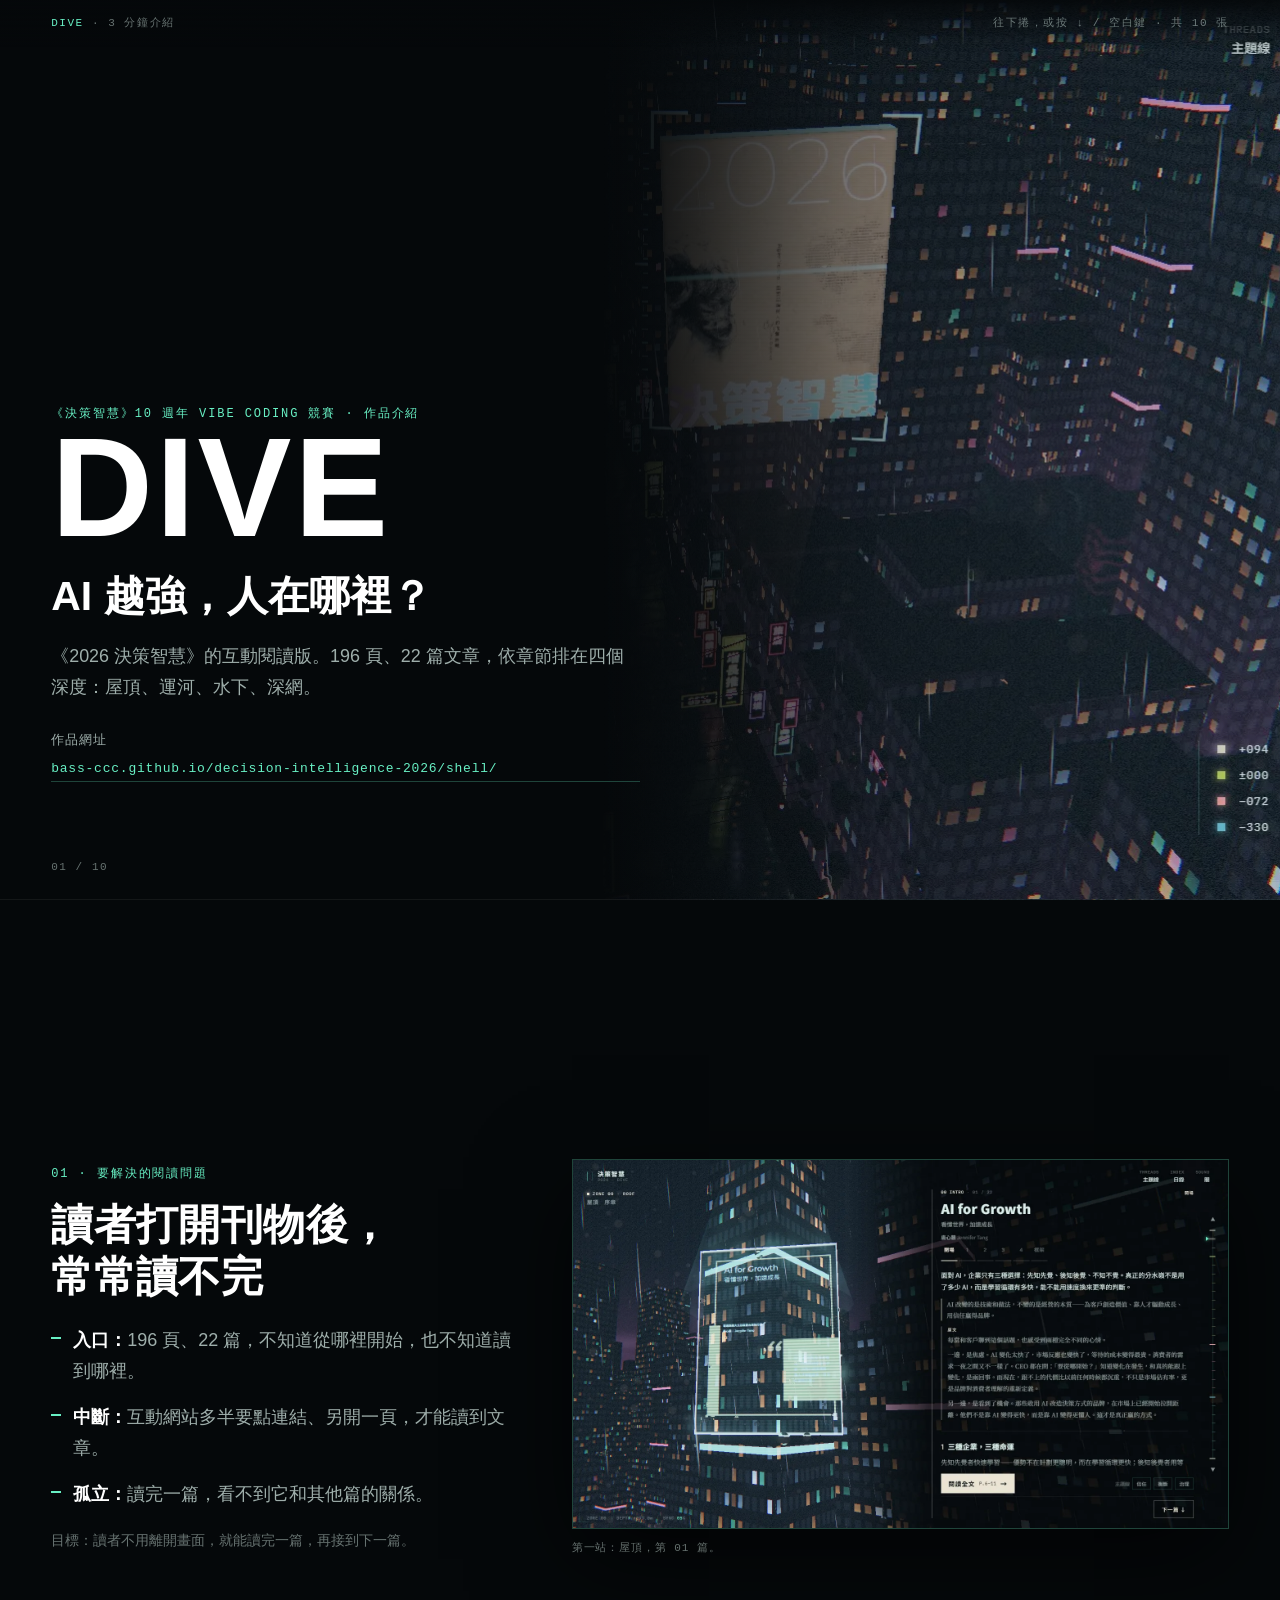
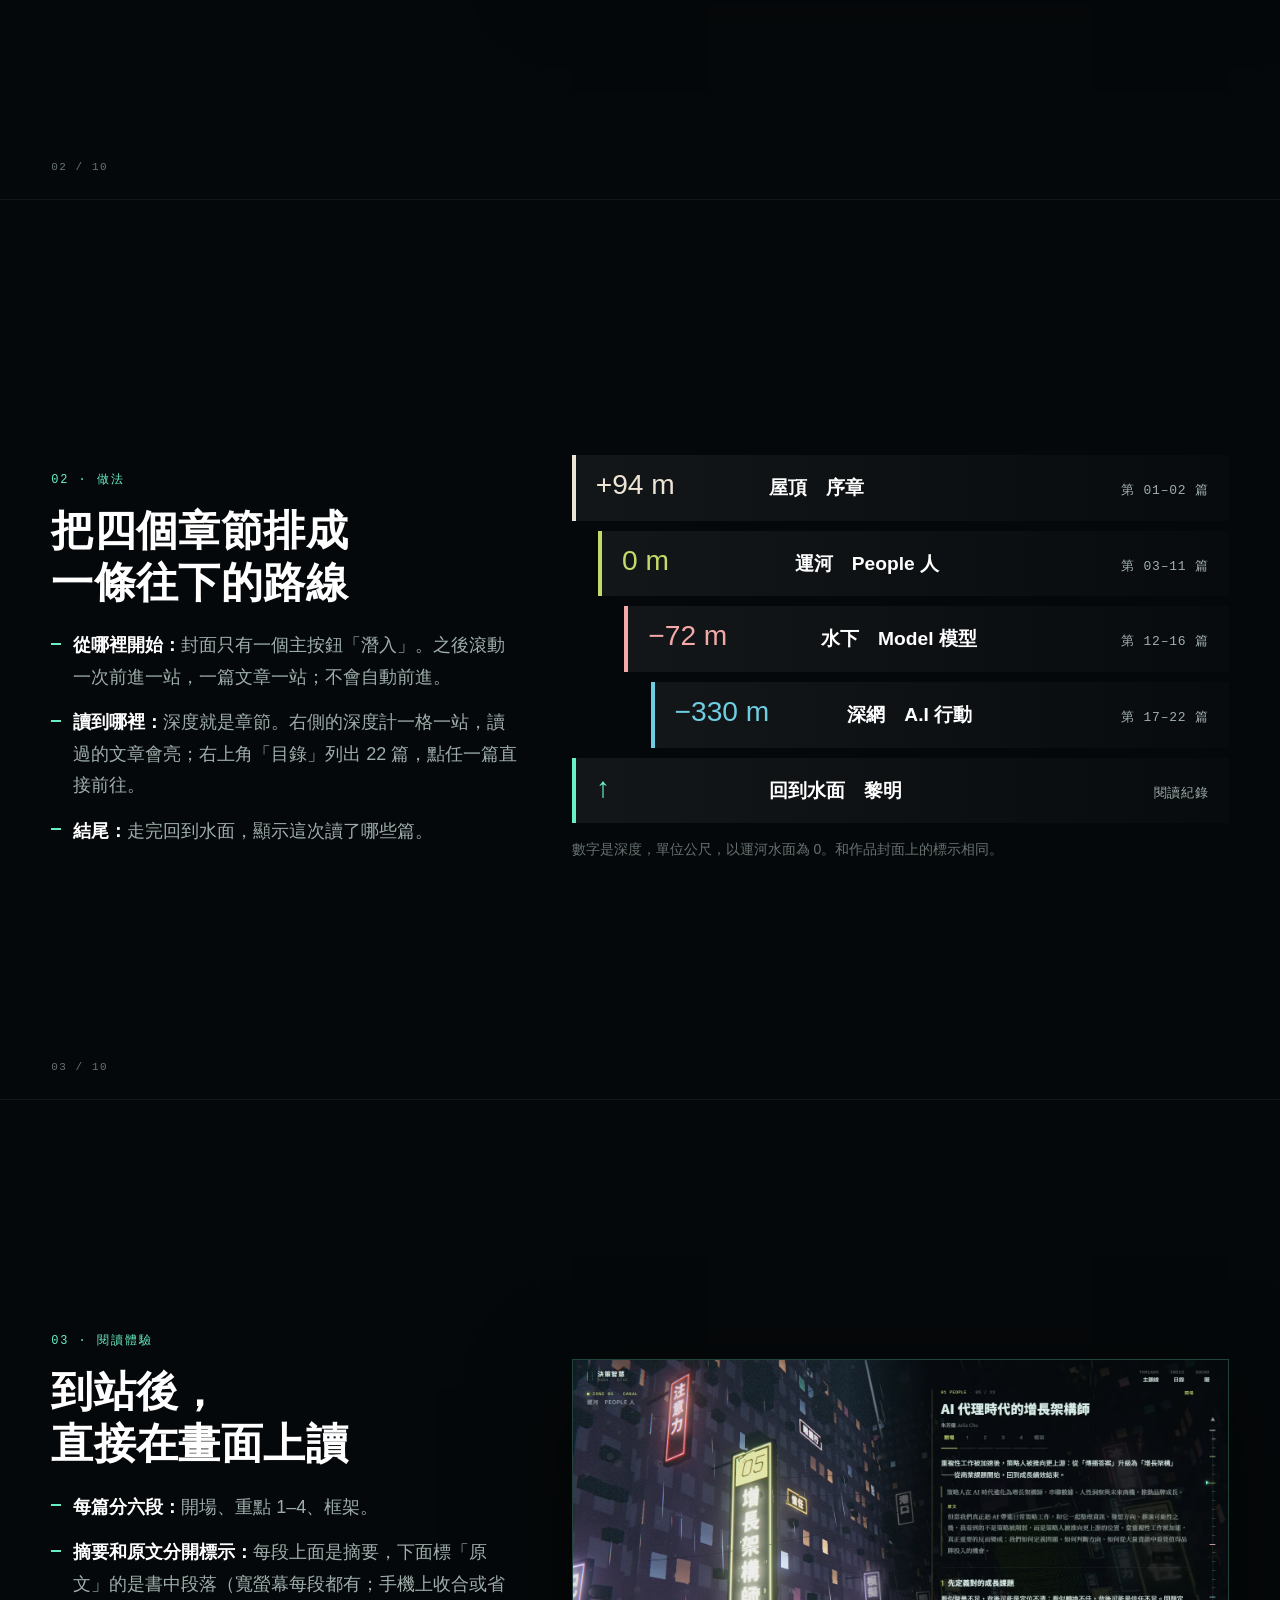
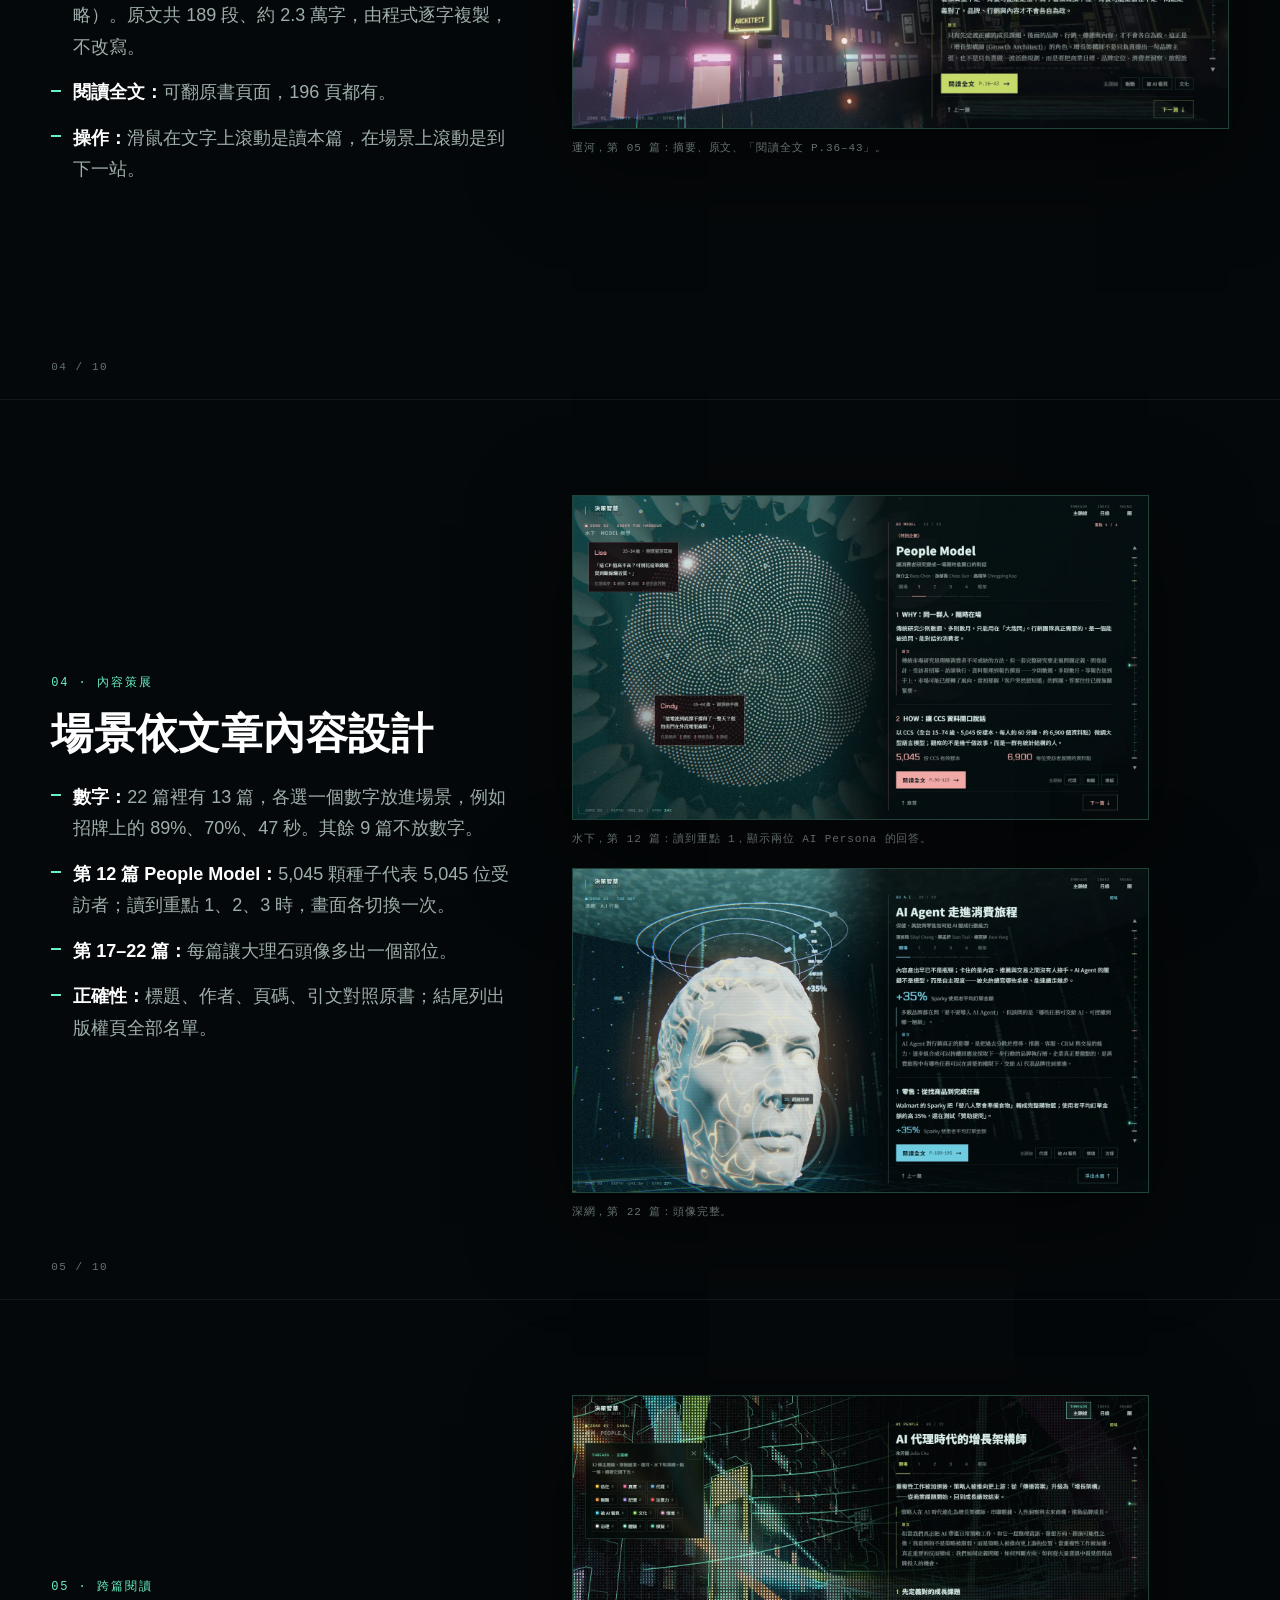
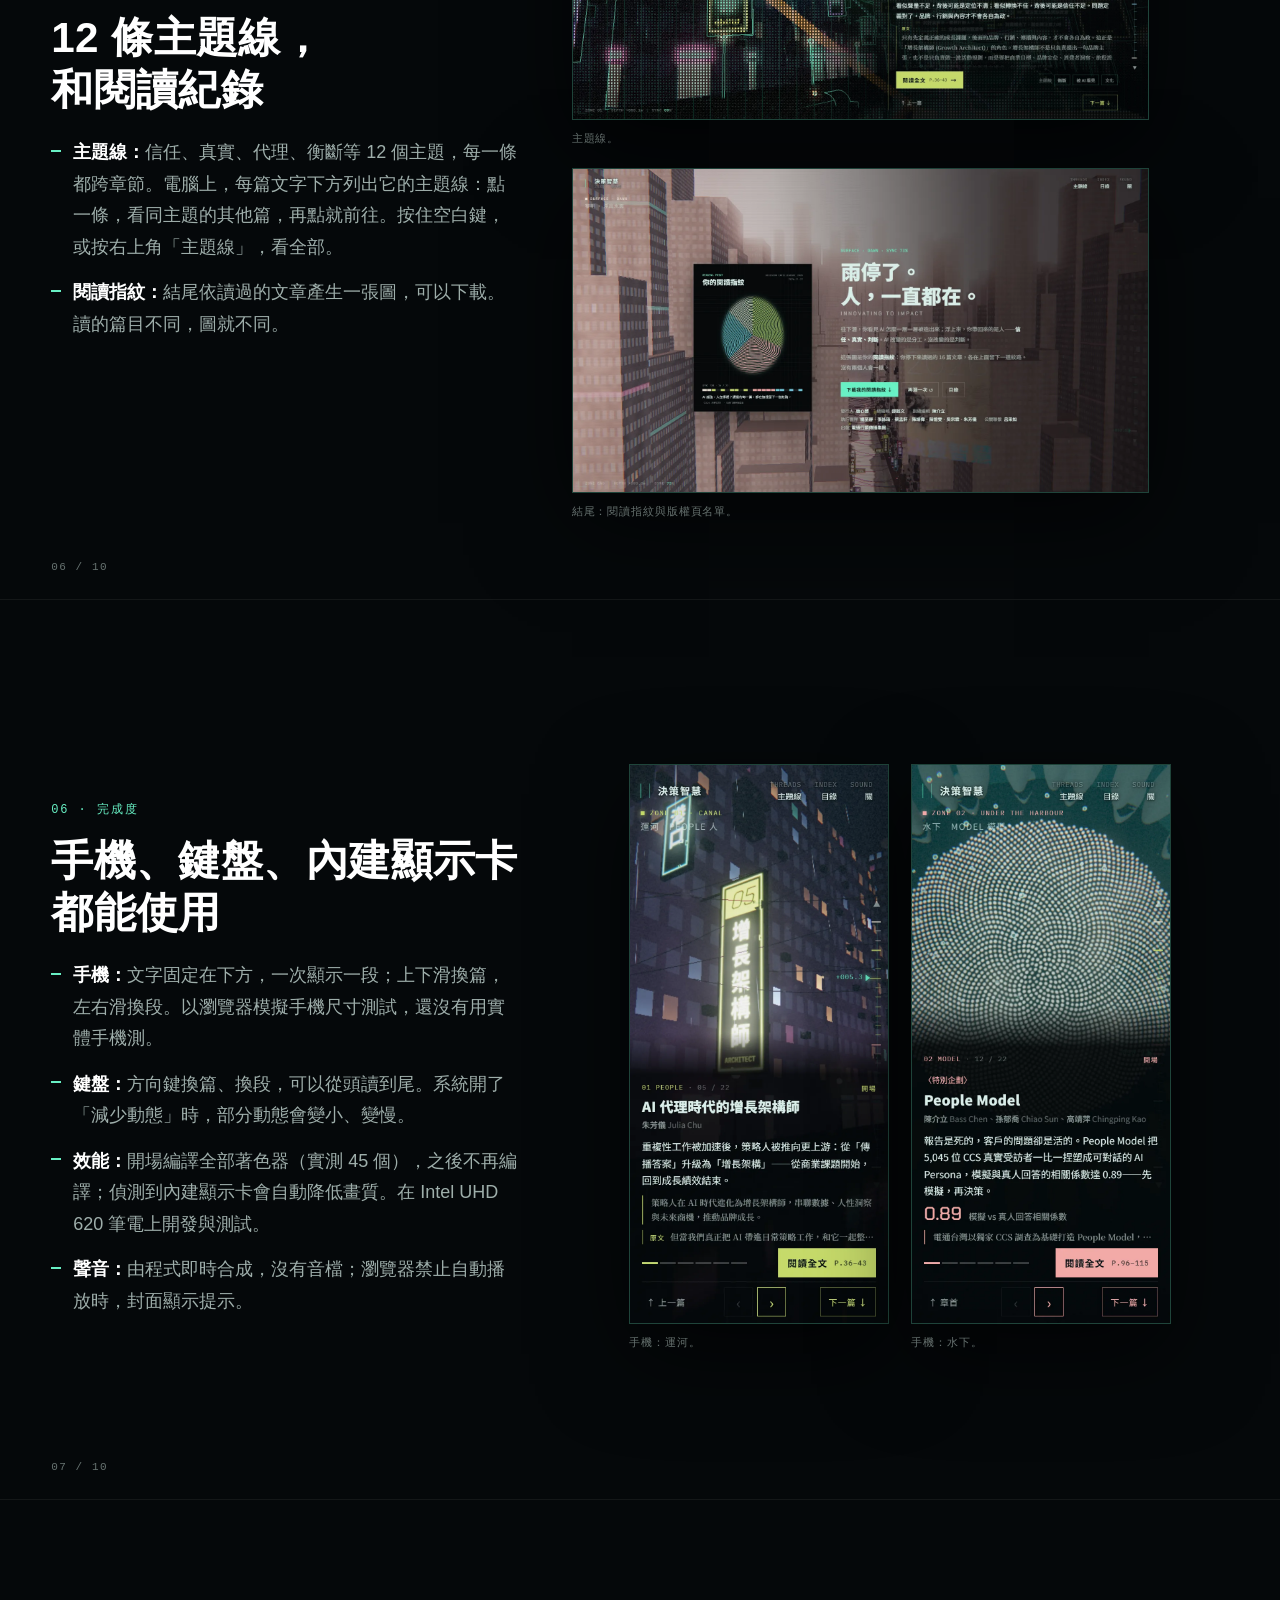
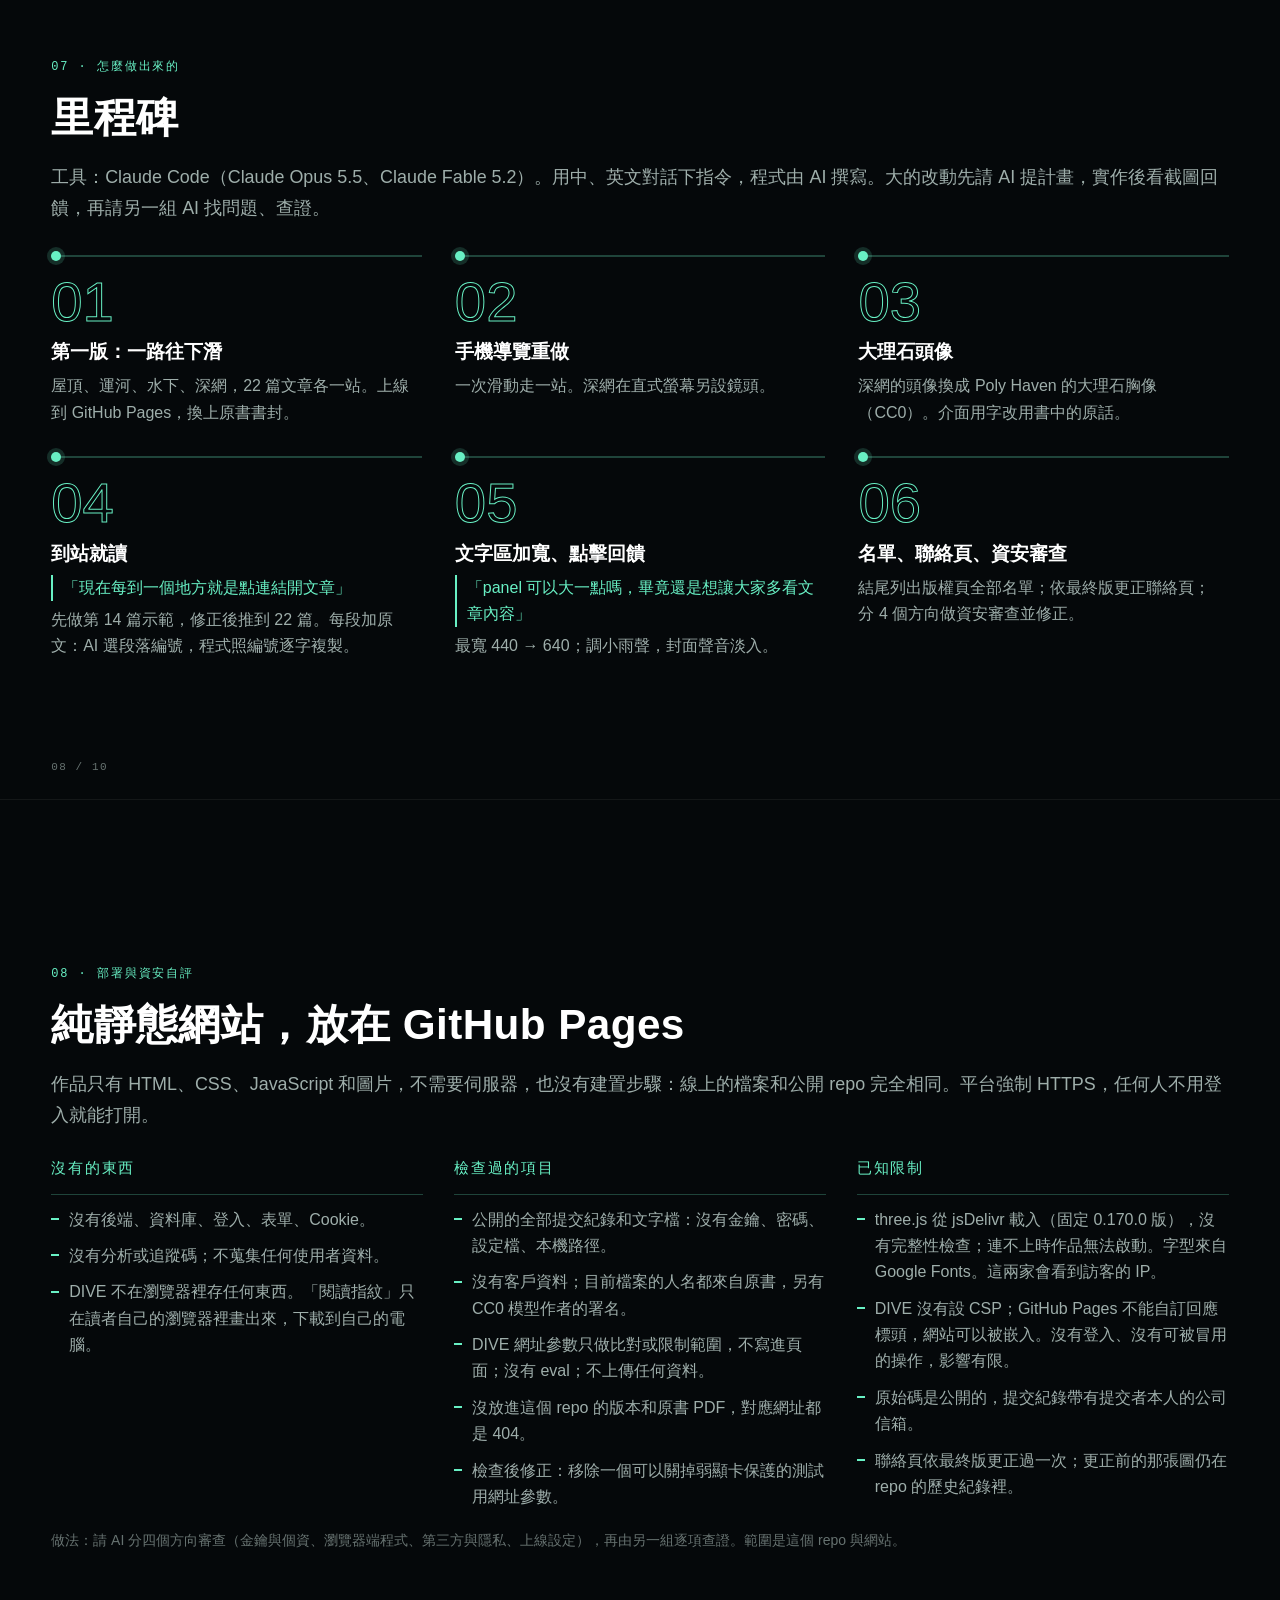
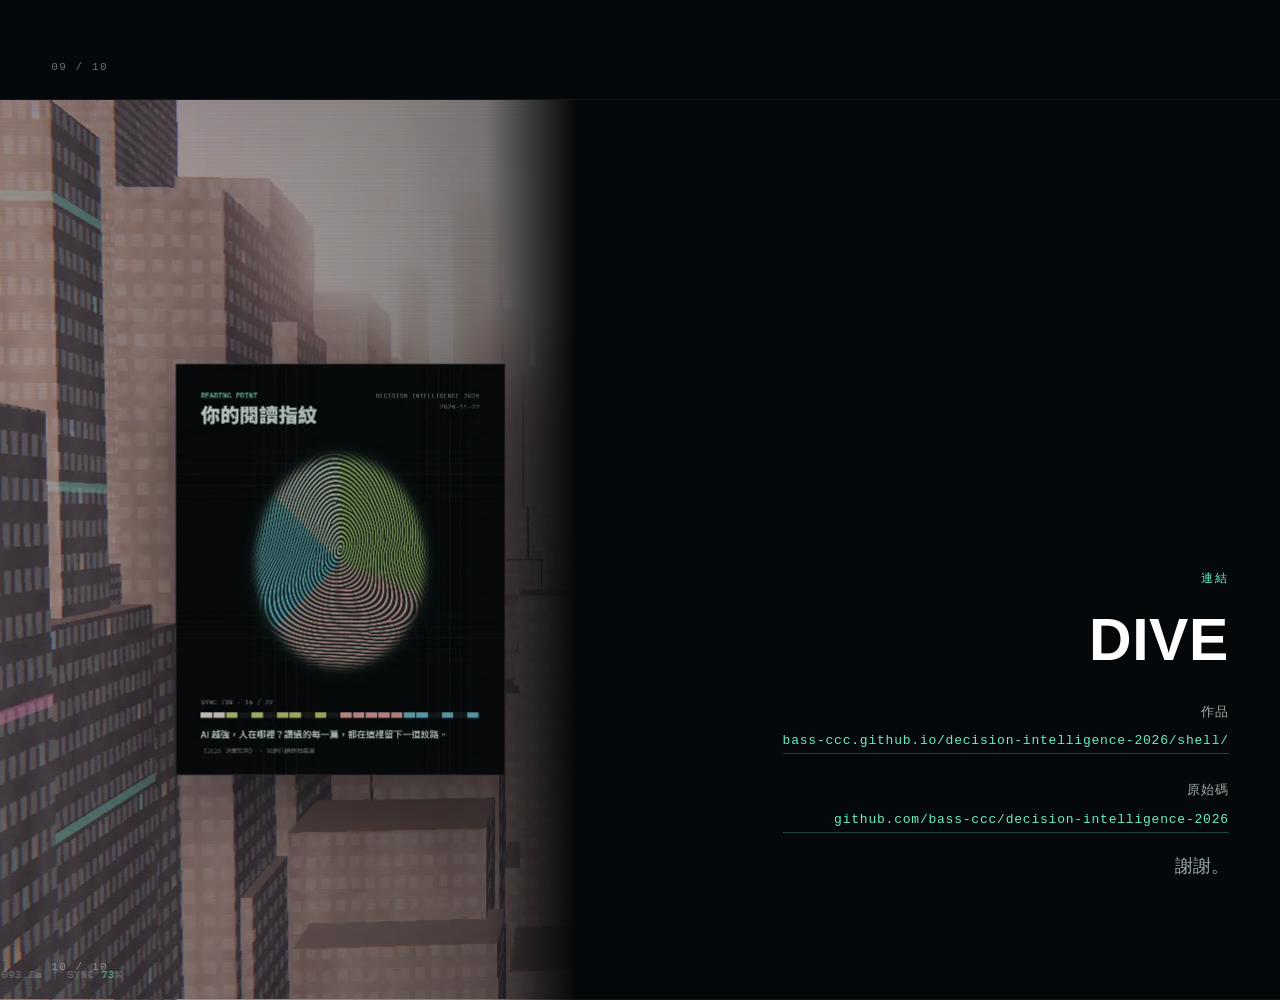
==== dive-intro/index.html @ b7b8b9ac "DIVE: a 3-minute introduction; the ?fixed link parameter is gone - dive-intro/: the introduction of " ====
<!doctype html>
<html lang="zh-Hant">
<head>
  <meta charset="utf-8" />
  <meta name="viewport" content="width=device-width, initial-scale=1, viewport-fit=cover" />
  <!-- a static deck: no scripts at all; styles, fonts and pictures only from this site and Google Fonts -->
  <meta http-equiv="Content-Security-Policy" content="default-src 'none'; style-src 'self' https://fonts.googleapis.com; font-src https://fonts.gstatic.com; img-src 'self' data:; base-uri 'none'; form-action 'none'" />
  <meta name="referrer" content="strict-origin-when-cross-origin" />
  <meta name="robots" content="noindex" />
  <title>DIVE · 3 分鐘介紹｜《2026 決策智慧》</title>
  <meta name="description" content="DIVE：《2026 決策智慧》的互動閱讀版。作品介紹，約 3 分鐘。" />
  <meta name="theme-color" content="#05080a" />
  <link rel="icon" href="data:image/svg+xml,%3Csvg xmlns='http://www.w3.org/2000/svg' viewBox='0 0 32 32'%3E%3Crect width='32' height='32' fill='%2305080a'/%3E%3Cpath d='M16 5v22' stroke='%2368f0c4' stroke-width='2'/%3E%3Cpath d='M9 9h14M11 15h10M13 21h6' stroke='%2368f0c4' stroke-width='1.4' opacity='.7'/%3E%3C/svg%3E" />
  <link rel="preconnect" href="https://fonts.googleapis.com" />
  <link rel="preconnect" href="https://fonts.gstatic.com" crossorigin />
  <link rel="stylesheet" href="https://fonts.googleapis.com/css2?family=Chakra+Petch:wght@400;500;600&amp;family=IBM+Plex+Mono:wght@400;500&amp;family=Noto+Sans+TC:wght@400;500;700;900&amp;display=swap" />
  <link rel="stylesheet" href="intro.css" />
</head>
<body>
  <div class="bar" aria-hidden="true"><span><b>DIVE</b> · 3 分鐘介紹</span><span>往下捲，或按 ↓ / 空白鍵 · 共 10 張</span></div>

  <main>
    <!-- 1 -->
    <section class="slide cover" aria-label="封面">
      <div class="in">
        <span class="kick">《決策智慧》10 週年 VIBE CODING 競賽 · 作品介紹</span>
        <h1>DIVE</h1>
        <p class="q">AI 越強，人在哪裡？</p>
        <p class="lead">《2026 決策智慧》的互動閱讀版。196 頁、22 篇文章，依章節排在四個深度：屋頂、運河、水下、深網。</p>
        <p class="meta"><span>作品網址</span><a href="../shell/">bass-ccc.github.io/decision-intelligence-2026/shell/</a></p>
      </div>
      <span class="no">01 / 10</span>
    </section>

    <!-- 2 -->
    <section class="slide" aria-labelledby="s2">
      <div>
        <span class="kick">01 · 要解決的閱讀問題</span>
        <h2 id="s2">讀者打開刊物後，<br />常常讀不完</h2>
        <ul class="pts">
          <li><b>入口：</b>196 頁、22 篇，不知道從哪裡開始，也不知道讀到哪裡。</li>
          <li><b>中斷：</b>互動網站多半要點連結、另開一頁，才能讀到文章。</li>
          <li><b>孤立：</b>讀完一篇，看不到它和其他篇的關係。</li>
        </ul>
        <p class="note">目標：讀者不用離開畫面，就能讀完一篇，再接到下一篇。</p>
      </div>
      <figure>
        <img src="img/02-roof-01.webp" width="1600" height="900" alt="DIVE 第一站：屋頂，右邊是第 01 篇的文字，左邊是這一篇的書頁" />
        <figcaption>第一站：屋頂，第 01 篇。</figcaption>
      </figure>
      <span class="no">02 / 10</span>
    </section>

    <!-- 3 -->
    <section class="slide" aria-labelledby="s3">
      <div>
        <span class="kick">02 · 做法</span>
        <h2 id="s3">把四個章節排成<br />一條往下的路線</h2>
        <ul class="pts">
          <li><b>從哪裡開始：</b>封面只有一個主按鈕「潛入」。之後滾動一次前進一站，一篇文章一站；不會自動前進。</li>
          <li><b>讀到哪裡：</b>深度就是章節。右側的深度計一格一站，讀過的文章會亮；右上角「目錄」列出 22 篇，點任一篇直接前往。</li>
          <li><b>結尾：</b>走完回到水面，顯示這次讀了哪些篇。</li>
        </ul>
      </div>
      <div>
        <ol class="depths" aria-label="四個深度">
          <li class="d1"><b>+94 m</b><span>屋頂　序章</span><em>第 01–02 篇</em></li>
          <li class="d2"><b>0 m</b><span>運河　People 人</span><em>第 03–11 篇</em></li>
          <li class="d3"><b>−72 m</b><span>水下　Model 模型</span><em>第 12–16 篇</em></li>
          <li class="d4"><b>−330 m</b><span>深網　A.I 行動</span><em>第 17–22 篇</em></li>
          <li class="d5"><b>↑</b><span>回到水面　黎明</span><em>閱讀紀錄</em></li>
        </ol>
        <p class="cap">數字是深度，單位公尺，以運河水面為 0。和作品封面上的標示相同。</p>
      </div>
      <span class="no">03 / 10</span>
    </section>

    <!-- 4 -->
    <section class="slide" aria-labelledby="s4">
      <div>
        <span class="kick">03 · 閱讀體驗</span>
        <h2 id="s4">到站後，<br />直接在畫面上讀</h2>
        <ul class="pts">
          <li><b>每篇分六段：</b>開場、重點 1–4、框架。</li>
          <li><b>摘要和原文分開標示：</b>每段上面是摘要，下面標「原文」的是書中段落（寬螢幕每段都有；手機上收合或省略）。原文共 189 段、約 2.3 萬字，由程式逐字複製，不改寫。</li>
          <li><b>閱讀全文：</b>可翻原書頁面，196 頁都有。</li>
          <li><b>操作：</b>滑鼠在文字上滾動是讀本篇，在場景上滾動是到下一站。</li>
        </ul>
      </div>
      <figure>
        <img src="img/03-canal-05.webp" width="1600" height="900" alt="運河站：左邊是第 05 篇的招牌，右邊是摘要、原文段落和閱讀全文按鈕" />
        <figcaption>運河，第 05 篇：摘要、原文、「閱讀全文 P.36–43」。</figcaption>
      </figure>
      <span class="no">04 / 10</span>
    </section>

    <!-- 5 -->
    <section class="slide" aria-labelledby="s5">
      <div>
        <span class="kick">04 · 內容策展</span>
        <h2 id="s5">場景依文章內容設計</h2>
        <ul class="pts">
          <li><b>數字：</b>22 篇裡有 13 篇，各選一個數字放進場景，例如招牌上的 89%、70%、47 秒。其餘 9 篇不放數字。</li>
          <li><b>第 12 篇 People Model：</b>5,045 顆種子代表 5,045 位受訪者；讀到重點 1、2、3 時，畫面各切換一次。</li>
          <li><b>第 17–22 篇：</b>每篇讓大理石頭像多出一個部位。</li>
          <li><b>正確性：</b>標題、作者、頁碼、引文對照原書；結尾列出版權頁全部名單。</li>
        </ul>
      </div>
      <div class="pair">
        <figure>
          <img src="img/06-sea-12-persona.webp" width="1600" height="900" alt="水下：第 12 篇 People Model，由種子組成的向日葵，和兩位 AI Persona（Lisa、Cindy）的對話框" />
          <figcaption>水下，第 12 篇：讀到重點 1，顯示兩位 AI Persona 的回答。</figcaption>
        </figure>
        <figure>
          <img src="img/10-net-22.webp" width="1600" height="900" alt="深網：大理石頭像，頭頂有四圈鎖，右邊是第 22 篇的文字" />
          <figcaption>深網，第 22 篇：頭像完整。</figcaption>
        </figure>
      </div>
      <span class="no">05 / 10</span>
    </section>

    <!-- 6 -->
    <section class="slide" aria-labelledby="s6">
      <div>
        <span class="kick">05 · 跨篇閱讀</span>
        <h2 id="s6">12 條主題線，<br />和閱讀紀錄</h2>
        <ul class="pts">
          <li><b>主題線：</b>信任、真實、代理、衡斷等 12 個主題，每一條都跨章節。電腦上，每篇文字下方列出它的主題線：點一條，看同主題的其他篇，再點就前往。按住空白鍵，或按右上角「主題線」，看全部。</li>
          <li><b>閱讀指紋：</b>結尾依讀過的文章產生一張圖，可以下載。讀的篇目不同，圖就不同。</li>
        </ul>
      </div>
      <div class="pair">
        <figure>
          <img src="img/05-threads.webp" width="1600" height="900" alt="主題線畫面：左邊列出 12 個主題" />
          <figcaption>主題線。</figcaption>
        </figure>
        <figure>
          <img src="img/11-finale.webp" width="1600" height="900" alt="結尾：左邊是閱讀指紋，右邊是結語和版權頁名單" />
          <figcaption>結尾：閱讀指紋與版權頁名單。</figcaption>
        </figure>
      </div>
      <span class="no">06 / 10</span>
    </section>

    <!-- 7 -->
    <section class="slide" aria-labelledby="s7">
      <div>
        <span class="kick">06 · 完成度</span>
        <h2 id="s7">手機、鍵盤、內建顯示卡<br />都能使用</h2>
        <ul class="pts">
          <li><b>手機：</b>文字固定在下方，一次顯示一段；上下滑換篇，左右滑換段。以瀏覽器模擬手機尺寸測試，還沒有用實體手機測。</li>
          <li><b>鍵盤：</b>方向鍵換篇、換段，可以從頭讀到尾。系統開了「減少動態」時，部分動態會變小、變慢。</li>
          <li><b>效能：</b>開場編譯全部著色器（實測 45 個），之後不再編譯；偵測到內建顯示卡會自動降低畫質。在 Intel UHD 620 筆電上開發與測試。</li>
          <li><b>聲音：</b>由程式即時合成，沒有音檔；瀏覽器禁止自動播放時，封面顯示提示。</li>
        </ul>
      </div>
      <div class="phones">
        <figure>
          <img src="img/13-phone-05.webp" width="780" height="1688" alt="手機畫面：運河站，文字在下方" />
          <figcaption>手機：運河。</figcaption>
        </figure>
        <figure>
          <img src="img/14-phone-12.webp" width="780" height="1688" alt="手機畫面：水下站，第 12 篇" />
          <figcaption>手機：水下。</figcaption>
        </figure>
      </div>
      <span class="no">07 / 10</span>
    </section>

    <!-- 8 -->
    <section class="slide wide" aria-labelledby="s8">
      <div>
        <span class="kick">07 · 怎麼做出來的</span>
        <h2 id="s8">里程碑</h2>
        <p class="lead">工具：Claude Code（Claude Opus 5.5、Claude Fable 5.2）。用中、英文對話下指令，程式由 AI 撰寫。大的改動先請 AI 提計畫，實作後看截圖回饋，再請另一組 AI 找問題、查證。</p>
        <ol class="ms">
          <li>
            <b>01</b>
            <h3>第一版：一路往下潛</h3>
            <p>屋頂、運河、水下、深網，22 篇文章各一站。上線到 GitHub Pages，換上原書書封。</p>
          </li>
          <li>
            <b>02</b>
            <h3>手機導覽重做</h3>
            <p>一次滑動走一站。深網在直式螢幕另設鏡頭。</p>
          </li>
          <li>
            <b>03</b>
            <h3>大理石頭像</h3>
            <p>深網的頭像換成 Poly Haven 的大理石胸像（CC0）。介面用字改用書中的原話。</p>
          </li>
          <li>
            <b>04</b>
            <h3>到站就讀</h3>
            <p><q>現在每到一個地方就是點連結開文章</q>先做第 14 篇示範，修正後推到 22 篇。每段加原文：AI 選段落編號，程式照編號逐字複製。</p>
          </li>
          <li>
            <b>05</b>
            <h3>文字區加寬、點擊回饋</h3>
            <p><q>panel 可以大一點嗎，畢竟還是想讓大家多看文章內容</q>最寬 440 → 640；調小雨聲，封面聲音淡入。</p>
          </li>
          <li>
            <b>06</b>
            <h3>名單、聯絡頁、資安審查</h3>
            <p>結尾列出版權頁全部名單；依最終版更正聯絡頁；分 4 個方向做資安審查並修正。</p>
          </li>
        </ol>
      </div>
      <span class="no">08 / 10</span>
    </section>

    <!-- 9 -->
    <section class="slide wide" aria-labelledby="s9">
      <div>
        <span class="kick">08 · 部署與資安自評</span>
        <h2 id="s9">純靜態網站，放在 GitHub Pages</h2>
        <p class="lead">作品只有 HTML、CSS、JavaScript 和圖片，不需要伺服器，也沒有建置步驟：線上的檔案和公開 repo 完全相同。平台強制 HTTPS，任何人不用登入就能打開。</p>
        <div class="cols">
          <div>
            <h3>沒有的東西</h3>
            <ul>
              <li>沒有後端、資料庫、登入、表單、Cookie。</li>
              <li>沒有分析或追蹤碼；不蒐集任何使用者資料。</li>
              <li>DIVE 不在瀏覽器裡存任何東西。「閱讀指紋」只在讀者自己的瀏覽器裡畫出來，下載到自己的電腦。</li>
            </ul>
          </div>
          <div>
            <h3>檢查過的項目</h3>
            <ul>
              <li>公開的全部提交紀錄和文字檔：沒有金鑰、密碼、設定檔、本機路徑。</li>
              <li>沒有客戶資料；目前檔案的人名都來自原書，另有 CC0 模型作者的署名。</li>
              <li>DIVE 網址參數只做比對或限制範圍，不寫進頁面；沒有 eval；不上傳任何資料。</li>
              <li>沒放進這個 repo 的版本和原書 PDF，對應網址都是 404。</li>
              <li>檢查後修正：移除一個可以關掉弱顯卡保護的測試用網址參數。</li>
            </ul>
          </div>
          <div>
            <h3>已知限制</h3>
            <ul>
              <li>three.js 從 jsDelivr 載入（固定 0.170.0 版），沒有完整性檢查；連不上時作品無法啟動。字型來自 Google Fonts。這兩家會看到訪客的 IP。</li>
              <li>DIVE 沒有設 CSP；GitHub Pages 不能自訂回應標頭，網站可以被嵌入。沒有登入、沒有可被冒用的操作，影響有限。</li>
              <li>原始碼是公開的，提交紀錄帶有提交者本人的公司信箱。</li>
              <li>聯絡頁依最終版更正過一次；更正前的那張圖仍在 repo 的歷史紀錄裡。</li>
            </ul>
          </div>
        </div>
        <p class="note">做法：請 AI 分四個方向審查（金鑰與個資、瀏覽器端程式、第三方與隱私、上線設定），再由另一組逐項查證。範圍是這個 repo 與網站。</p>
      </div>
      <span class="no">09 / 10</span>
    </section>

    <!-- 10 -->
    <section class="slide end" aria-labelledby="s10">
      <div class="in">
        <span class="kick">連結</span>
        <h2 id="s10">DIVE</h2>
        <p class="meta"><span>作品</span><a href="../shell/">bass-ccc.github.io/decision-intelligence-2026/shell/</a></p>
        <p class="meta"><span>原始碼</span><a href="https://github.com/bass-ccc/decision-intelligence-2026" rel="noopener noreferrer">github.com/bass-ccc/decision-intelligence-2026</a></p>
        <p class="lead">謝謝。</p>
      </div>
      <span class="no">10 / 10</span>
    </section>
  </main>
</body>
</html>
---- dive-intro/intro.css ----
/* DIVE · the 3-minute introduction. A deck of ten slides that is one page: scroll, or press the
   down / Page Down / space key. No script at all (see the policy in index.html). */
:root {
  --bg: #05080a;
  --ink: #d9efe9;
  --ink-2: rgba(217, 239, 233, 0.72);
  --ink-3: rgba(217, 239, 233, 0.46);
  --line: rgba(104, 240, 196, 0.26);
  --ghost: #68f0c4;
  --intro: #ece4d4;
  --people: #c5d96b;
  --model: #f2a9a7;
  --ai: #6fcde2;
  --mono: 'IBM Plex Mono', ui-monospace, Consolas, monospace;
  --display: 'Chakra Petch', 'Noto Sans TC', sans-serif;
  --zh: 'Noto Sans TC', 'PingFang TC', 'Microsoft JhengHei', sans-serif;
}
* { box-sizing: border-box; margin: 0; padding: 0; }
html { scroll-snap-type: y proximity; scroll-behavior: smooth; background: var(--bg); }
body { background: var(--bg); color: var(--ink); font-family: var(--zh); font-size: 18px; line-height: 1.75; -webkit-font-smoothing: antialiased; }
a { color: var(--ghost); text-decoration: none; border-bottom: 1px solid var(--line); }
a:hover, a:focus-visible { border-bottom-color: var(--ghost); }
b, strong { color: #fff; font-weight: 700; }
img { display: block; max-width: 100%; height: auto; }

/* the strip that says what this is, on every slide */
.bar { position: fixed; z-index: 5; top: 0; left: 0; right: 0; display: flex; justify-content: space-between; gap: 16px; padding: 14px clamp(18px, 4vw, 56px); font-family: var(--mono); font-size: 11px; letter-spacing: 0.14em; color: var(--ink-3); background: linear-gradient(180deg, rgba(5, 8, 10, 0.92), rgba(5, 8, 10, 0)); pointer-events: none; }
.bar b { color: var(--ghost); font-weight: 400; }

.slide { position: relative; min-height: 100vh; min-height: 100svh; scroll-snap-align: start; display: grid; grid-template-columns: minmax(0, 5fr) minmax(0, 7fr); gap: clamp(24px, 4vw, 64px); align-items: center; padding: clamp(64px, 9vh, 96px) clamp(18px, 4vw, 56px) clamp(48px, 7vh, 72px); border-bottom: 1px solid rgba(255, 255, 255, 0.06); }
.slide.wide { grid-template-columns: minmax(0, 1fr); }
.no { position: absolute; left: clamp(18px, 4vw, 56px); bottom: 22px; font-family: var(--mono); font-size: 11px; letter-spacing: 0.14em; color: var(--ink-3); }
.kick { display: block; font-family: var(--mono); font-size: 12px; letter-spacing: 0.16em; color: var(--ghost); }
h1, h2 { font-weight: 900; line-height: 1.22; letter-spacing: 0.01em; color: #fff; }
h2 { font-size: clamp(28px, 3.3vw, 50px); margin-top: 14px; }
.lead { margin-top: 18px; font-size: clamp(17px, 1.4vw, 21px); color: var(--ink-2); }
ul.pts { list-style: none; margin-top: 22px; display: grid; gap: 14px; }
ul.pts li { position: relative; padding-left: 22px; color: var(--ink-2); }
ul.pts li::before { content: ''; position: absolute; left: 0; top: 0.72em; width: 10px; height: 2px; background: var(--ghost); }
.said { margin-top: 12px; display: grid; gap: 10px; }
.said p { padding: 10px 14px; border-left: 2px solid var(--ghost); background: rgba(104, 240, 196, 0.06); color: var(--ink-2); font-size: 16px; line-height: 1.65; }
.said q { color: #fff; font-weight: 700; quotes: '「' '」'; }
.note { margin-top: 18px; font-size: 14px; color: var(--ink-3); }

figure { position: relative; }
figure img { width: 100%; border: 1px solid var(--line); box-shadow: 0 30px 90px rgba(0, 0, 0, 0.6); }
figcaption { margin-top: 10px; font-family: var(--mono); font-size: 11px; letter-spacing: 0.08em; color: var(--ink-3); }
.pair { display: grid; gap: 18px; }
/* two pictures, one over the other, never taller than the window: each is as wide as its share of the height allows */
.pair figure { width: min(100%, calc((100vh - 250px) * 0.888)); }
.pair.two { grid-template-columns: 1fr 1fr; align-items: start; }
.phones { display: grid; grid-template-columns: repeat(2, minmax(0, 260px)); gap: 22px; justify-content: center; }

/* 1: the cover, and 10: the end. The picture fills the slide. */
.cover, .end { grid-template-columns: minmax(0, 1fr); align-items: end; background-size: cover; background-position: center; }
/* (the left half of each picture holds the site's own words: it is covered, the scene stays) */
.cover { background-image: linear-gradient(90deg, rgb(5, 8, 10) 0%, rgb(5, 8, 10) 47%, rgba(5, 8, 10, 0.4) 70%, rgba(5, 8, 10, 0.08) 100%), url(img/01-cover.webp); }
.end { background-image: linear-gradient(90deg, rgba(5, 8, 10, 0.12) 0%, rgba(5, 8, 10, 0.3) 38%, rgb(5, 8, 10) 45%, rgb(5, 8, 10) 100%), url(img/11-finale.webp); justify-items: end; text-align: right; }
.cover .in { max-width: 46vw; padding-bottom: clamp(20px, 6vh, 70px); }
.end .in { max-width: 48vw; padding-bottom: clamp(20px, 6vh, 70px); }
h1 { font-family: var(--display); font-size: clamp(64px, 11vw, 168px); line-height: 0.9; letter-spacing: 0.02em; }
.cover .q { margin-top: 18px; font-size: clamp(26px, 3.2vw, 46px); font-weight: 900; color: #fff; line-height: 1.3; }
.meta { margin-top: 26px; display: grid; gap: 6px; font-family: var(--mono); font-size: 13px; letter-spacing: 0.06em; color: var(--ink-2); }
.meta a { font-family: var(--mono); }
.end h2 { font-size: clamp(34px, 4.6vw, 68px); }

/* 3: the four depths */
.depths { list-style: none; display: grid; gap: 10px; }
.depths li { display: grid; grid-template-columns: 8.6em 1fr auto; gap: 18px; align-items: baseline; padding: 16px 20px; border-left: 4px solid var(--c); background: linear-gradient(90deg, rgba(255, 255, 255, 0.06), rgba(255, 255, 255, 0.01)); }
.depths b { white-space: nowrap; font-family: var(--display); font-weight: 500; font-size: clamp(22px, 2.2vw, 32px); color: var(--c); line-height: 1; }
.depths span { font-size: clamp(17px, 1.5vw, 22px); color: #fff; font-weight: 700; }
.depths em { font-style: normal; font-family: var(--mono); font-size: 13px; letter-spacing: 0.06em; color: var(--ink-2); white-space: nowrap; }
.depths .d1 { --c: var(--intro); }
.depths .d2 { --c: var(--people); margin-left: 4%; }
.depths .d3 { --c: var(--model); margin-left: 8%; }
.depths .d4 { --c: var(--ai); margin-left: 12%; }
.depths .d5 { --c: var(--ghost); }
.cap { margin-top: 14px; font-size: 14px; color: var(--ink-3); }

/* 9: the checks */
.cols { display: grid; grid-template-columns: repeat(3, minmax(0, 1fr)); gap: clamp(16px, 2.4vw, 36px); margin-top: 26px; align-items: start; }
.cols h3 { font-size: 15px; font-family: var(--mono); font-weight: 400; letter-spacing: 0.12em; color: var(--ghost); padding-bottom: 10px; border-bottom: 1px solid var(--line); }
.cols ul { list-style: none; margin-top: 12px; display: grid; gap: 10px; }
.cols li { position: relative; padding-left: 18px; font-size: 16px; line-height: 1.65; color: var(--ink-2); }
.cols li::before { content: ''; position: absolute; left: 0; top: 0.7em; width: 8px; height: 2px; background: var(--ghost); }
/* 8: the milestones: six stations on one line, set in type (a number, what changed, and the words that asked for it) */
.ms { list-style: none; margin-top: 30px; display: grid; grid-template-columns: repeat(3, minmax(0, 1fr)); gap: 30px clamp(18px, 2.6vw, 40px); }
.ms li { position: relative; padding: 20px 4px 0 0; border-top: 2px solid var(--line); }
.ms li::before { content: ''; position: absolute; left: 0; top: -6px; width: 10px; height: 10px; border-radius: 50%; background: var(--ghost); box-shadow: 0 0 0 4px rgba(104, 240, 196, 0.16); }
.ms b { display: block; font-family: var(--display); font-weight: 400; font-size: clamp(40px, 4.4vw, 64px); line-height: 0.9; color: transparent; -webkit-text-stroke: 1px var(--ghost); }
.ms h3 { margin-top: 12px; font-size: clamp(18px, 1.5vw, 22px); font-weight: 900; line-height: 1.35; color: #fff; }
.ms p { margin-top: 8px; font-size: 16px; line-height: 1.65; color: var(--ink-2); }
.ms q { display: block; margin-bottom: 6px; padding-left: 10px; border-left: 2px solid var(--ghost); color: var(--ghost); quotes: '「' '」'; }
.steps { list-style: none; counter-reset: s; display: flex; flex-wrap: wrap; gap: 8px 10px; margin-top: 20px; }
.steps li { counter-increment: s; padding: 8px 14px; border: 1px solid var(--line); font-size: 15px; color: #fff; }
.steps li::before { content: counter(s) '  '; font-family: var(--mono); color: var(--ghost); }

/* a short window (a 1366 x 768 laptop with the browser's own bars): everything a size smaller, still one slide to a screen */
@media (max-height: 780px) and (min-width: 901px) {
  body { font-size: 16px; line-height: 1.6; }
  .slide { padding-top: 54px; padding-bottom: 40px; }
  .no { bottom: 14px; }
  h2 { font-size: clamp(24px, 2.6vw, 36px); margin-top: 8px; }
  .lead { margin-top: 10px; font-size: 16px; }
  ul.pts { margin-top: 14px; gap: 9px; }
  .note { margin-top: 10px; font-size: 13px; }
  .phones { grid-template-columns: repeat(2, minmax(0, 190px)); }
  .depths li { padding: 11px 18px; }
  .ms { margin-top: 16px; gap: 16px clamp(18px, 2.6vw, 40px); }
  .ms li { padding-top: 12px; }
  .ms b { font-size: 32px; }
  .ms h3 { margin-top: 6px; font-size: 17px; }
  .ms p { margin-top: 4px; font-size: 14px; line-height: 1.55; }
  .ms q { margin-bottom: 3px; }
  .cols { margin-top: 14px; }
  .cols ul { margin-top: 8px; gap: 6px; }
  .cols li { font-size: 14px; line-height: 1.55; }
}
@media (max-width: 900px) {
  body { font-size: 16px; }
  .cover, .end { background-image: linear-gradient(180deg, rgba(5, 8, 10, 0.55), rgba(5, 8, 10, 0.97) 55%), url(img/02-roof-01.webp); background-position: 20% center; }
  .cover .in, .end .in { max-width: none; }
  .end { justify-items: start; text-align: left; }
  .slide { grid-template-columns: minmax(0, 1fr); align-content: center; }
  .pair.two, .cols { grid-template-columns: minmax(0, 1fr); }
  .ms { grid-template-columns: minmax(0, 1fr); }
  .depths li { grid-template-columns: 6.6em 1fr; }
  .depths em { grid-column: 2; }
  .depths .d2, .depths .d3, .depths .d4 { margin-left: 0; }
  .bar span:last-child { display: none; }
}
@media (prefers-reduced-motion: reduce) {
  html { scroll-behavior: auto; }
}
/* printing it (or saving it as a PDF): one slide to a page */
@media print {
  html { scroll-snap-type: none; }
  body { -webkit-print-color-adjust: exact; print-color-adjust: exact; }
  .bar { display: none; }
  .slide { min-height: auto; break-after: page; break-inside: avoid; padding: 40px; }
}
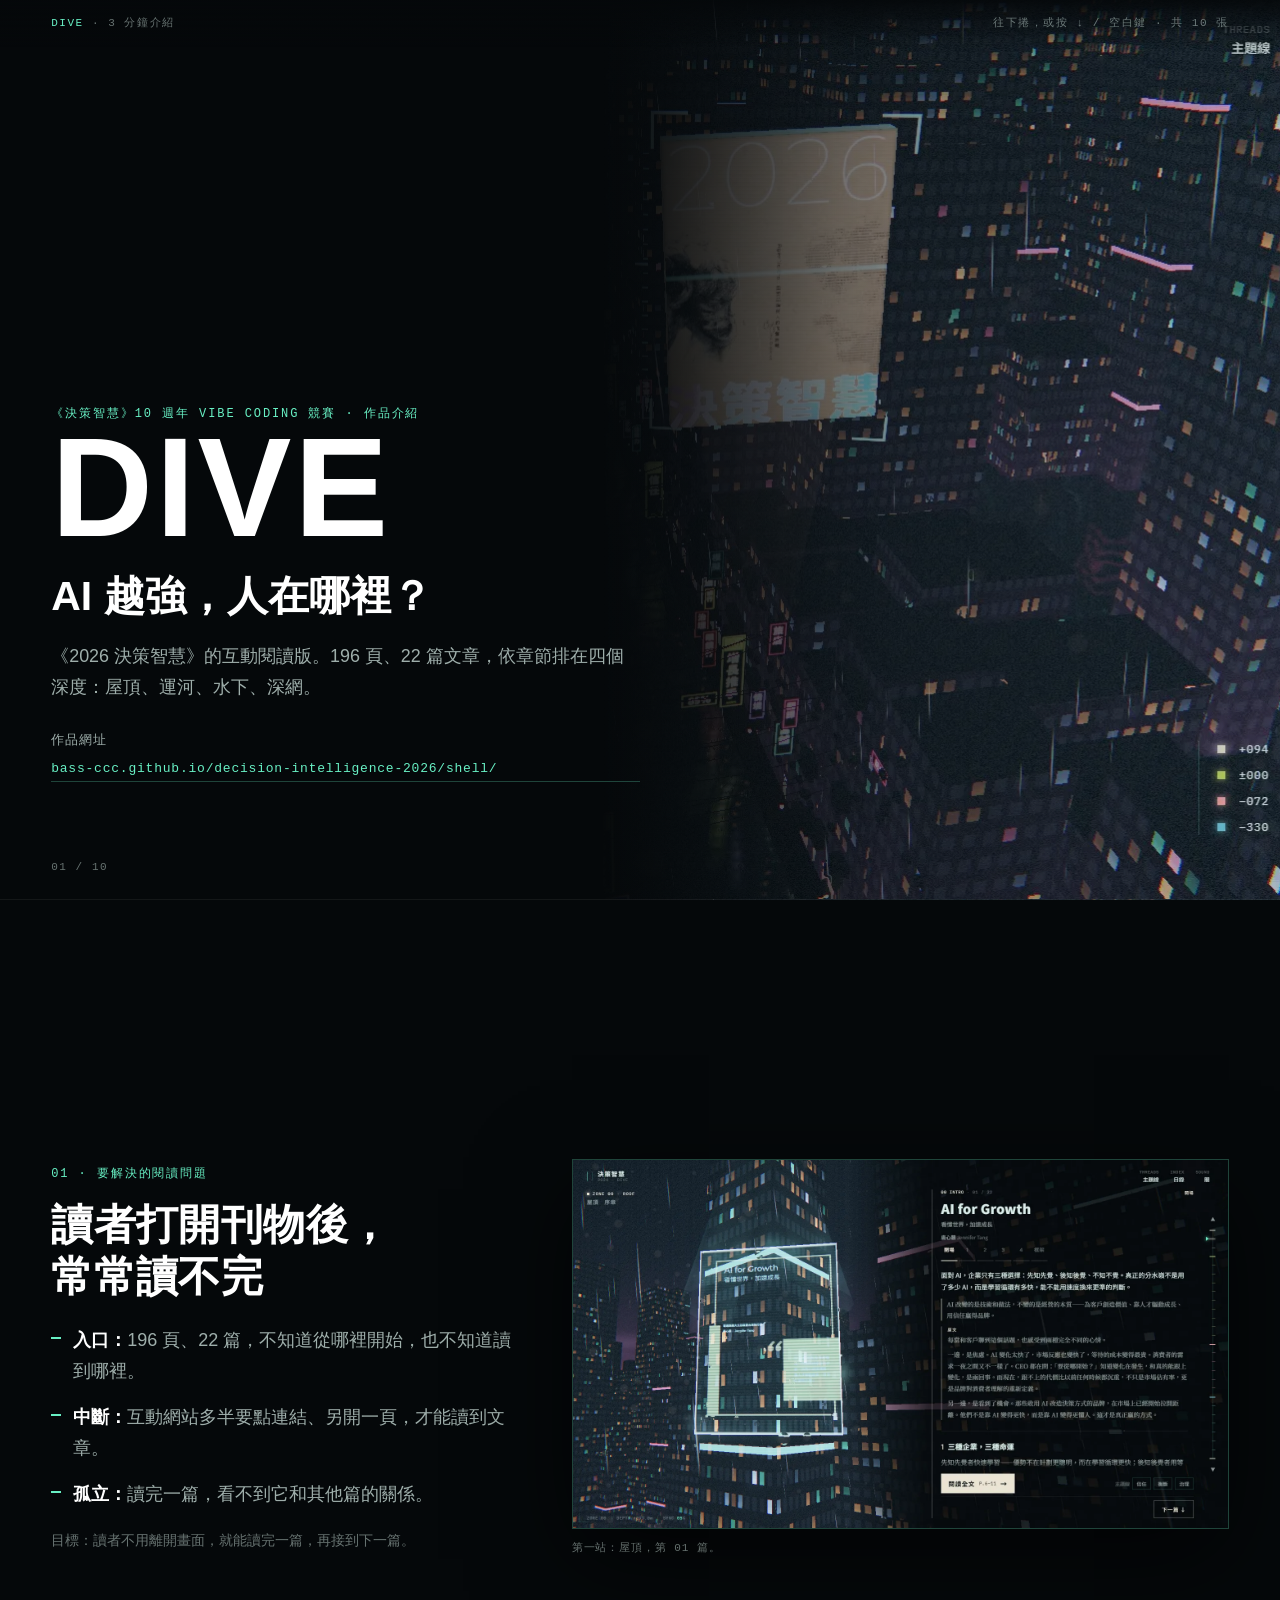
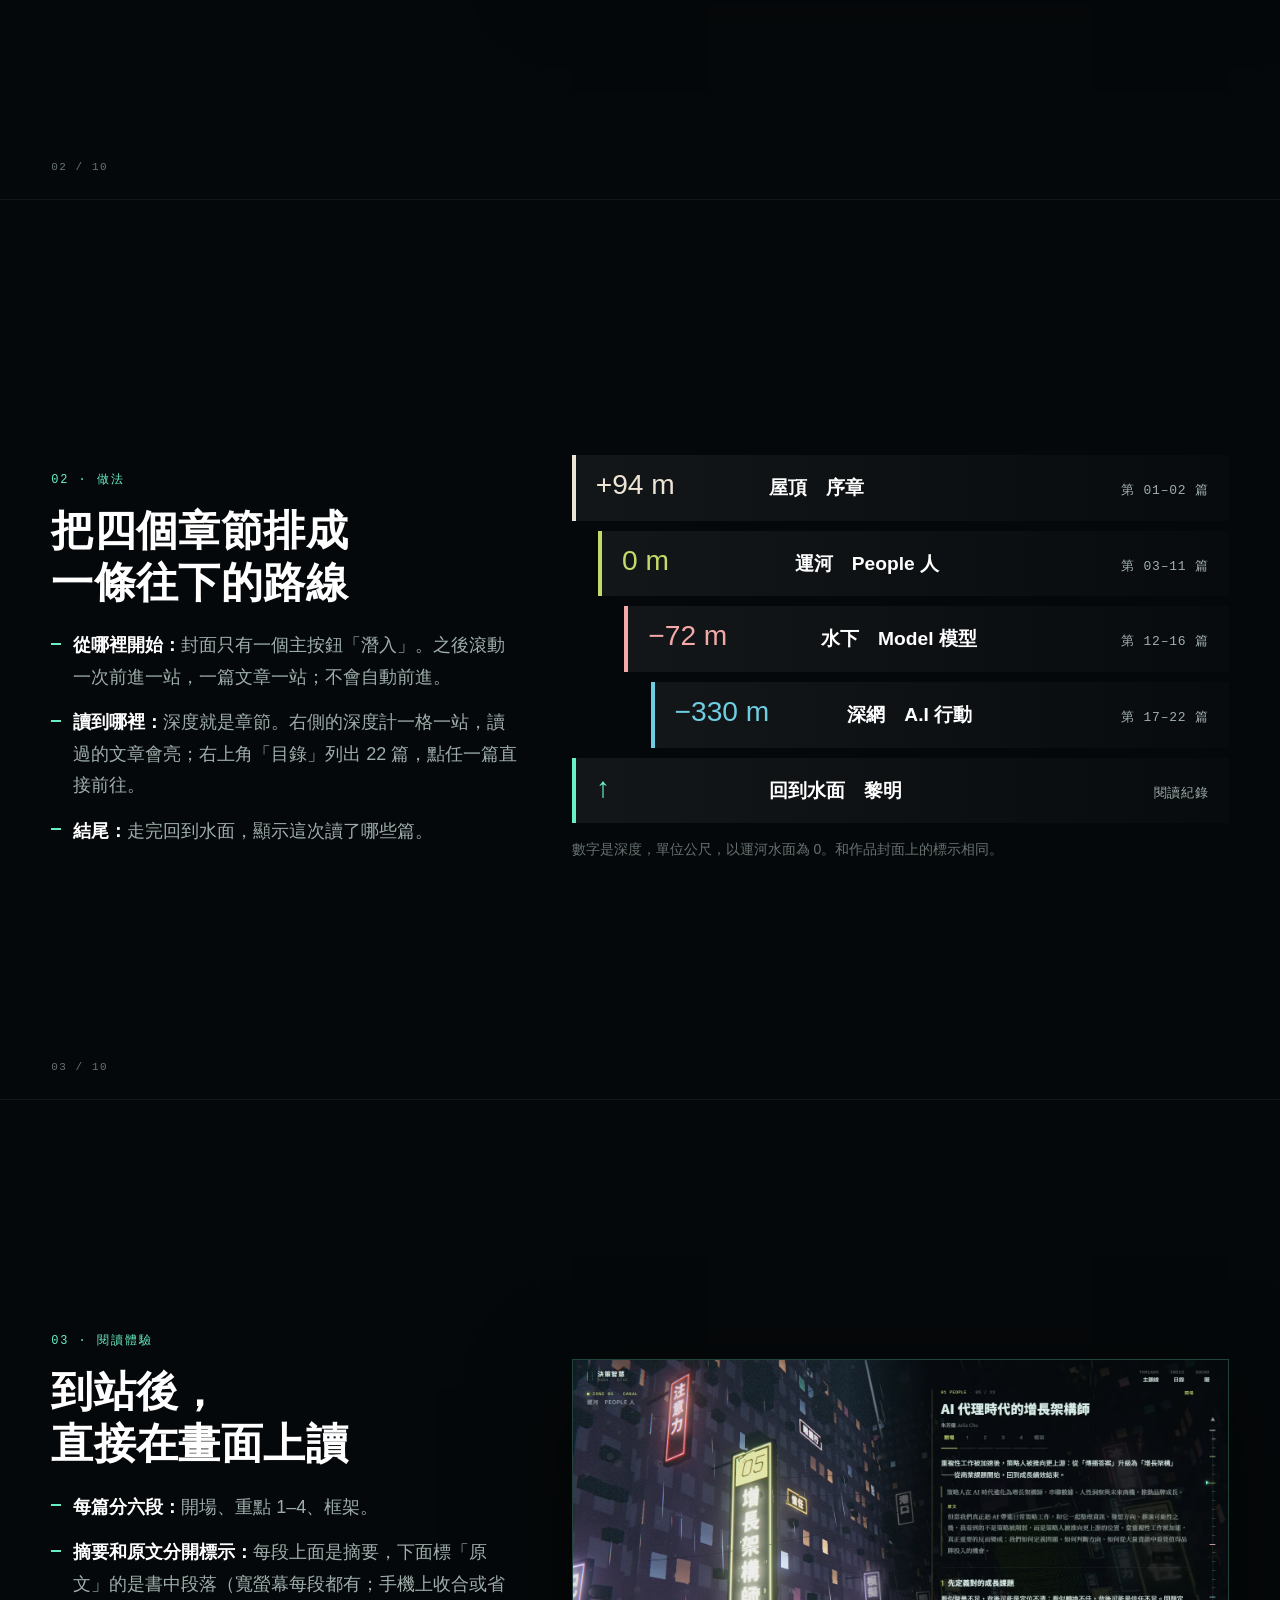
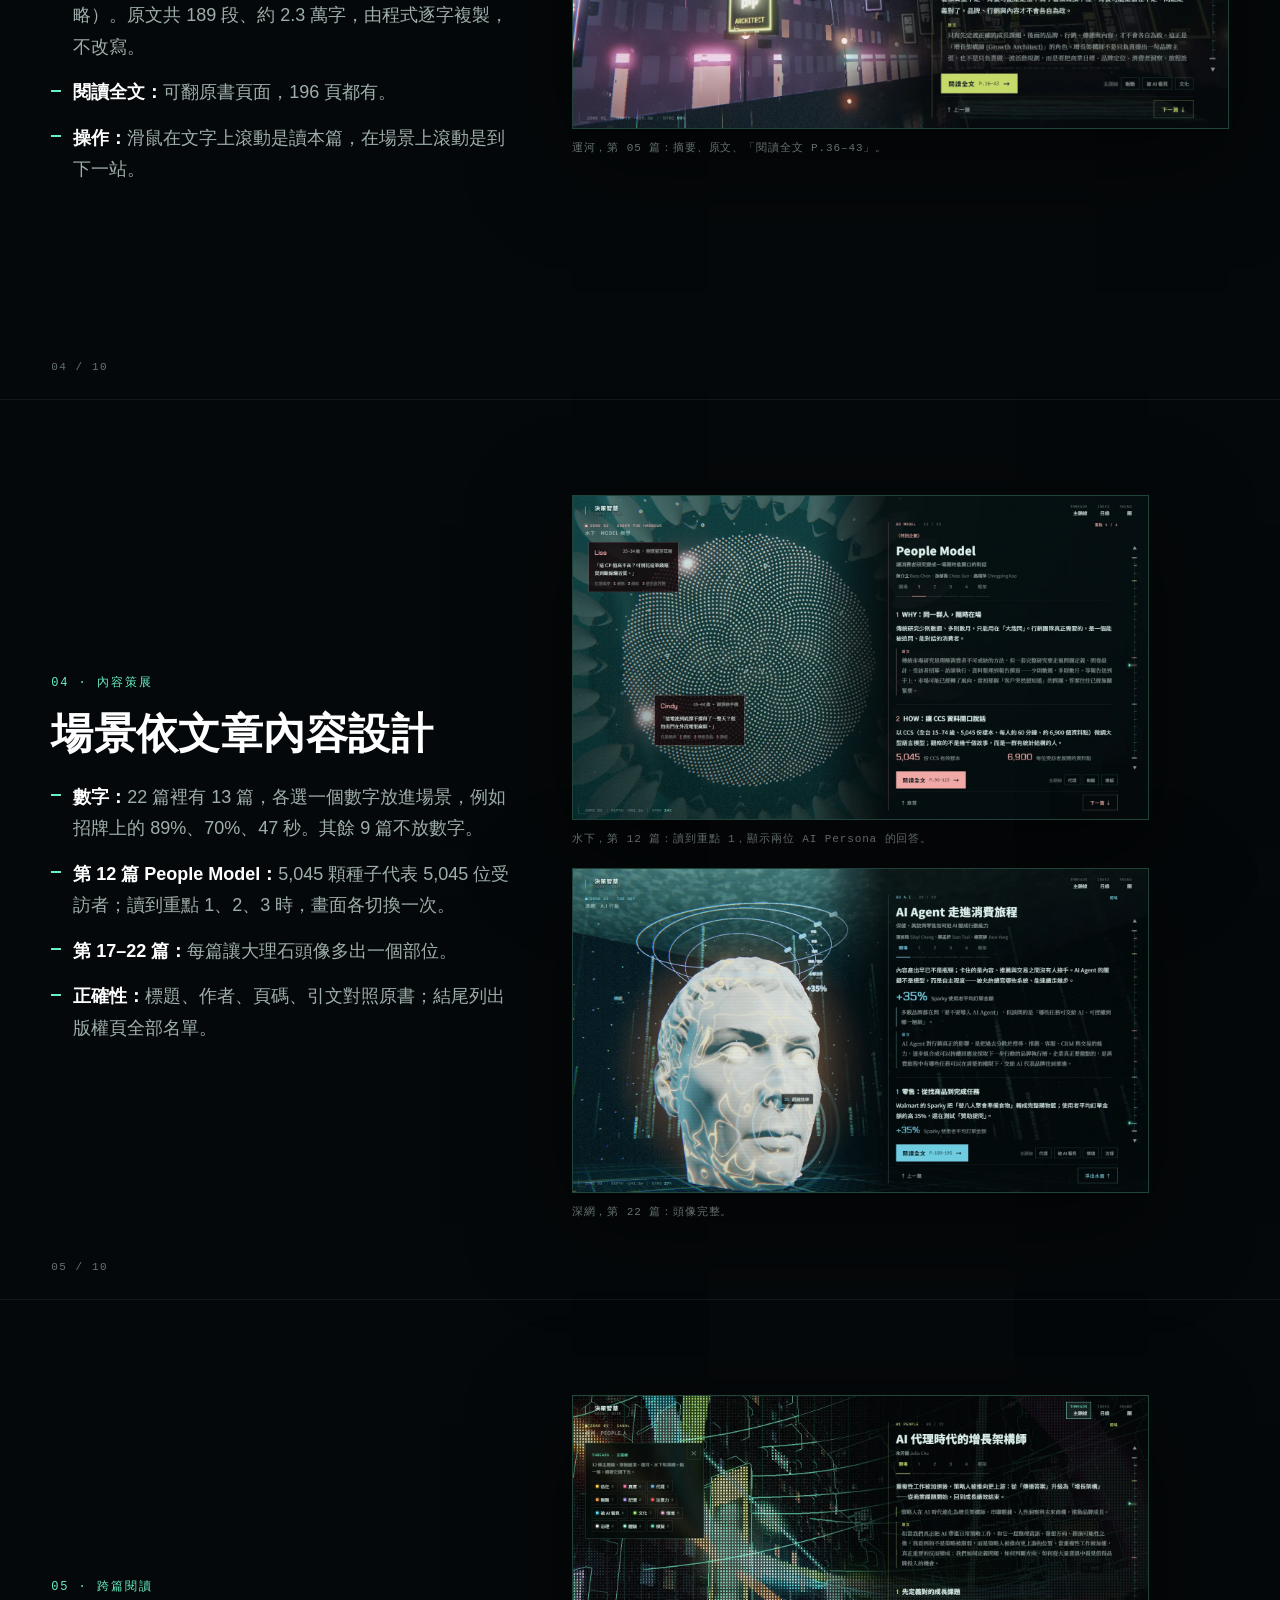
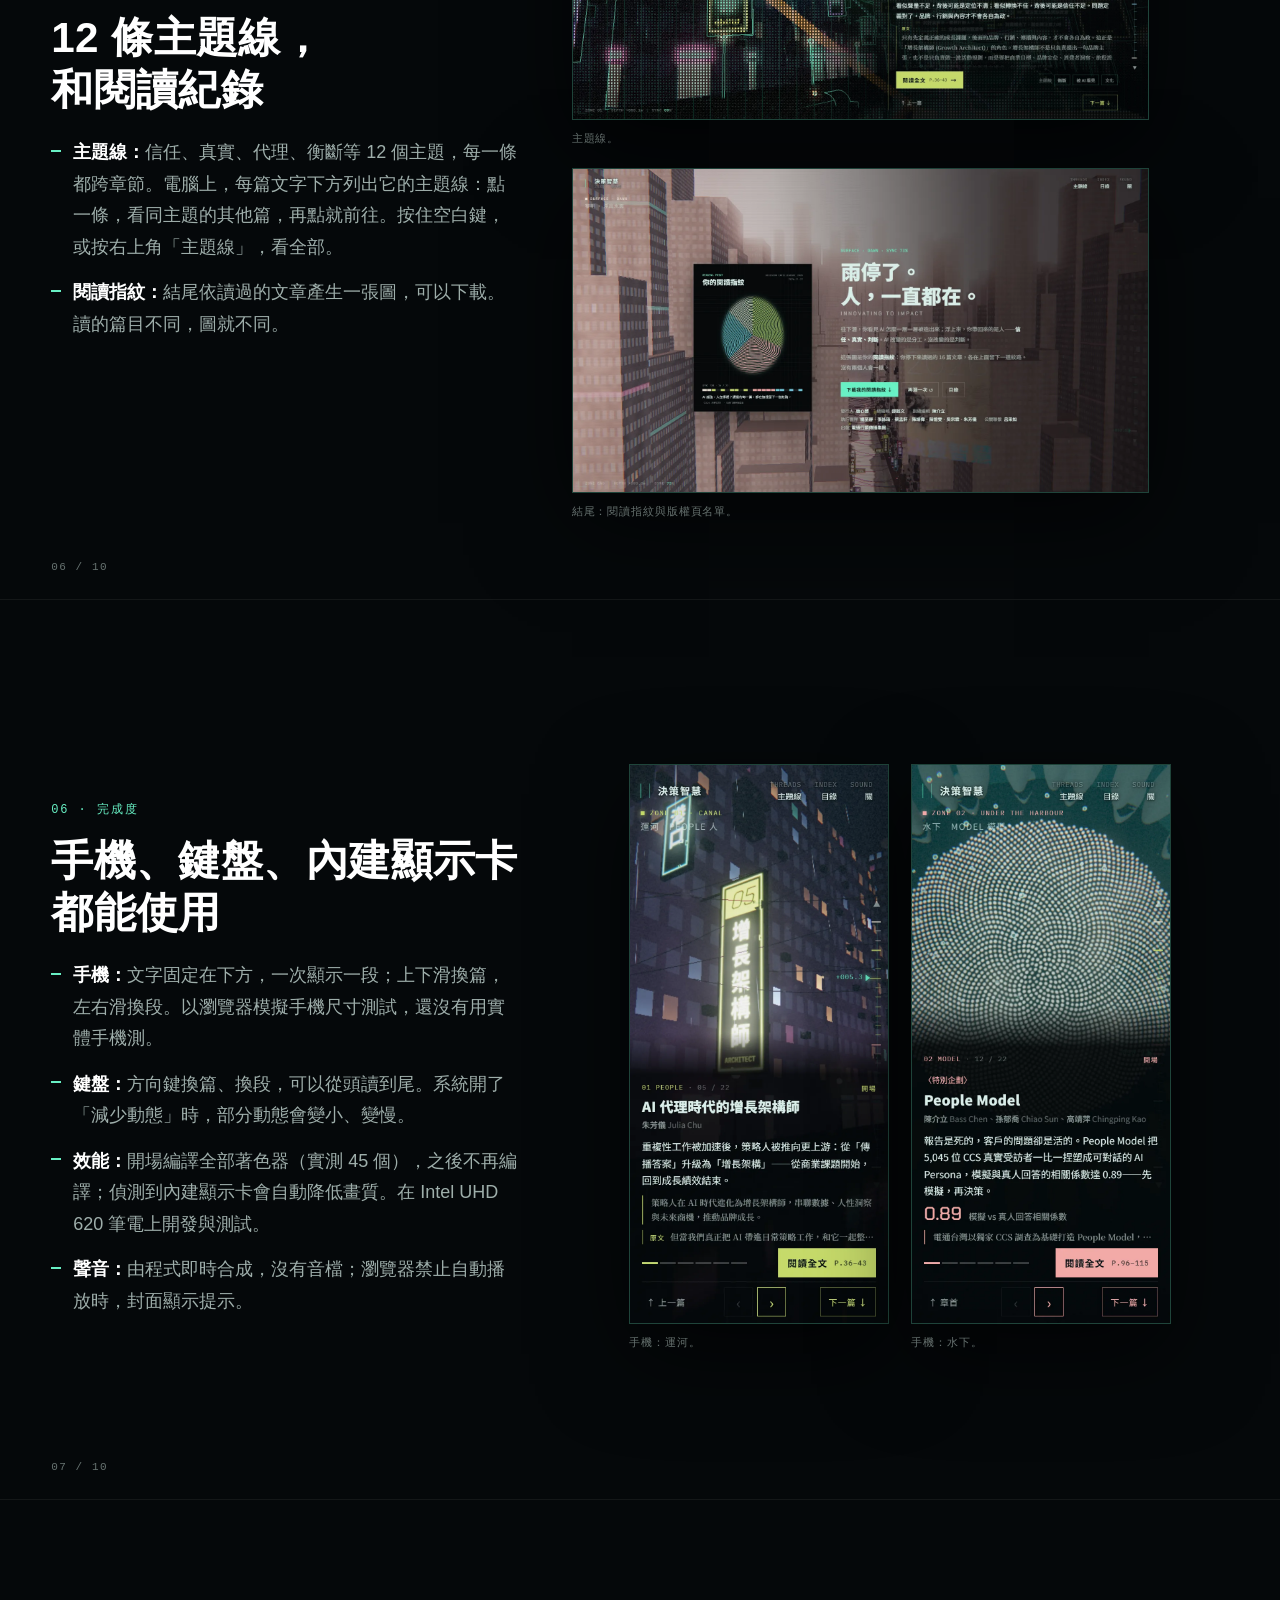
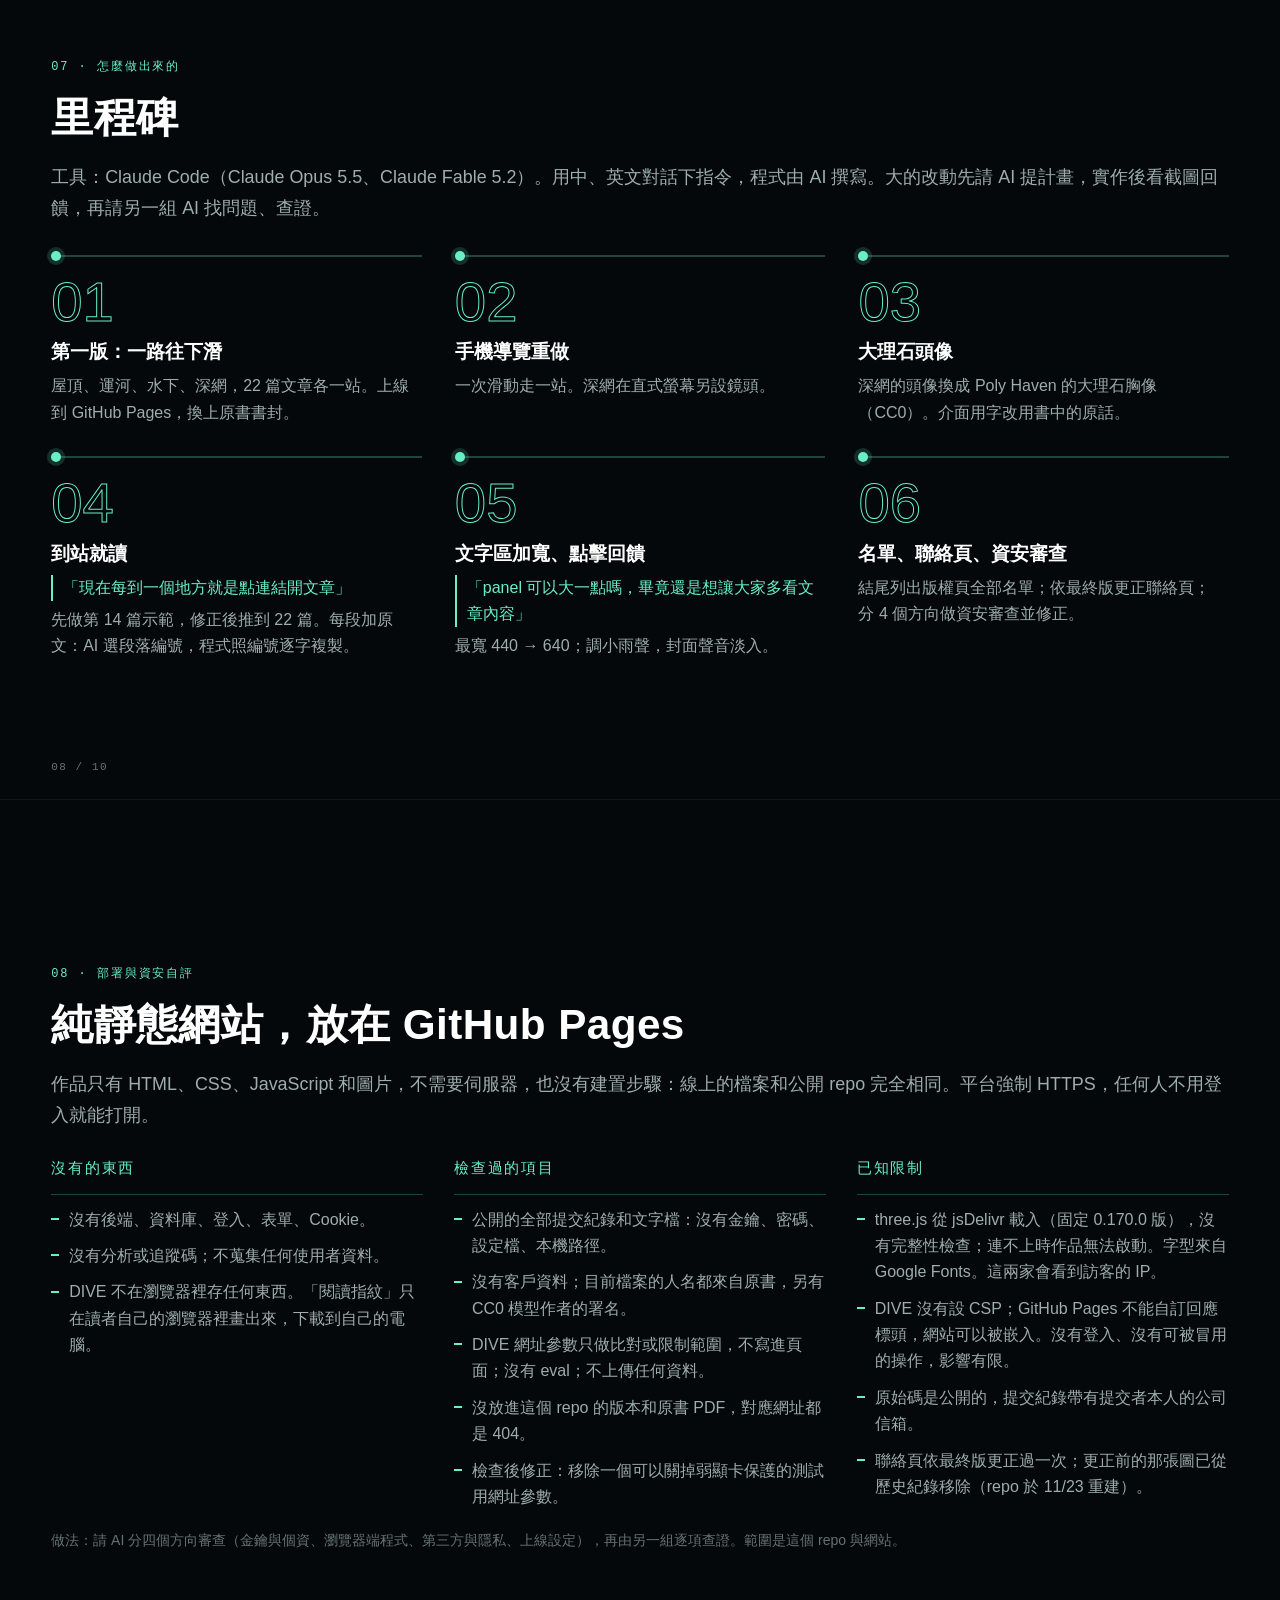
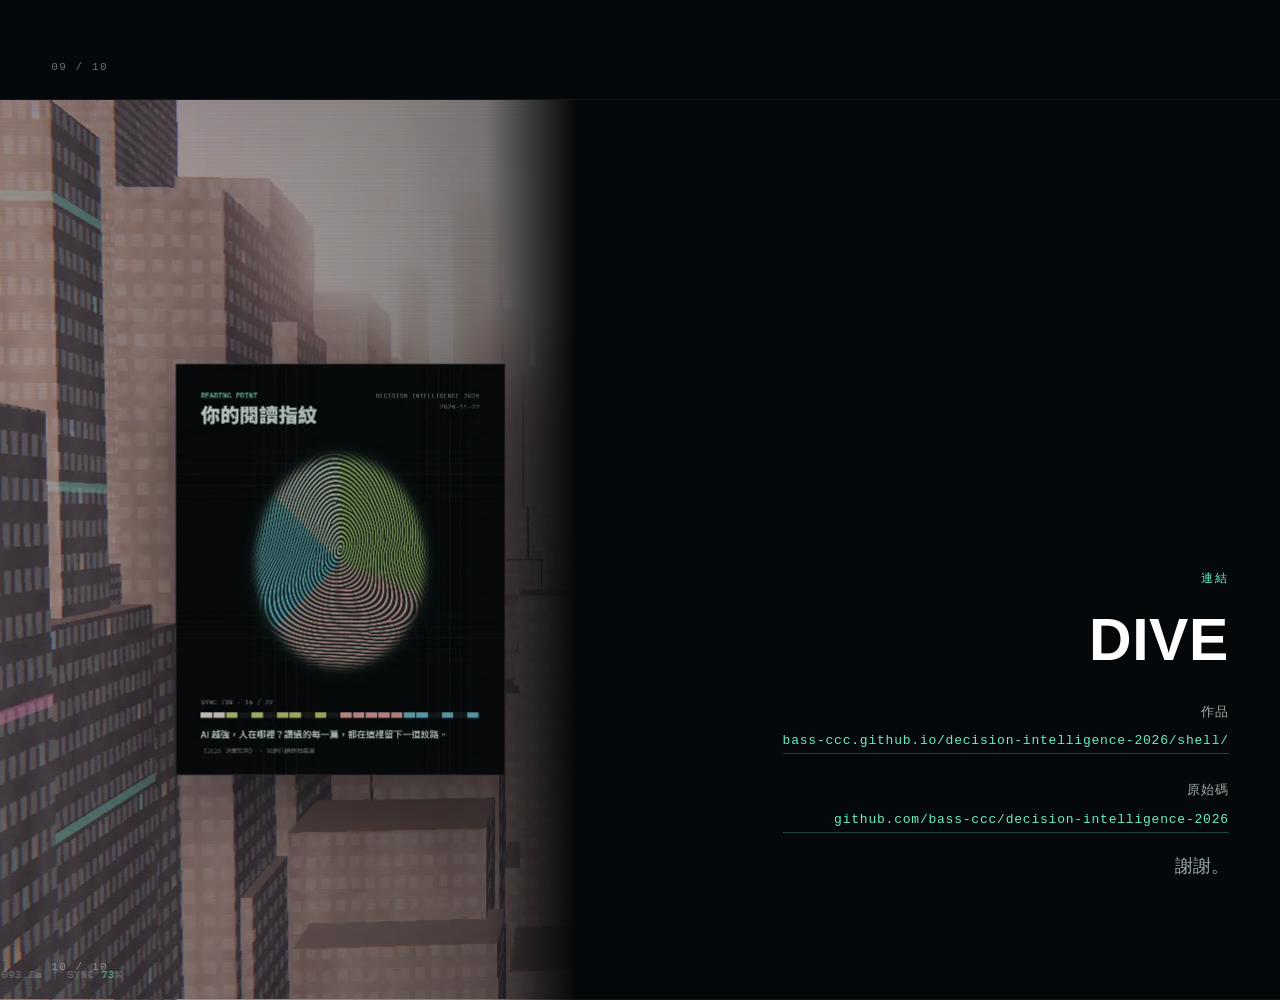
==== commit 3117625f: "Introduction: the earlier picture of page 196 is out of the history The repository was deleted and c" ====
--- a/dive-intro/index.html
+++ b/dive-intro/index.html
@@ -240,7 +240,7 @@
               <li>three.js 從 jsDelivr 載入（固定 0.170.0 版），沒有完整性檢查；連不上時作品無法啟動。字型來自 Google Fonts。這兩家會看到訪客的 IP。</li>
               <li>DIVE 沒有設 CSP；GitHub Pages 不能自訂回應標頭，網站可以被嵌入。沒有登入、沒有可被冒用的操作，影響有限。</li>
               <li>原始碼是公開的，提交紀錄帶有提交者本人的公司信箱。</li>
-              <li>聯絡頁依最終版更正過一次；更正前的那張圖仍在 repo 的歷史紀錄裡。</li>
+              <li>聯絡頁依最終版更正過一次；更正前的那張圖已從歷史紀錄移除（repo 於 11/23 重建）。</li>
             </ul>
           </div>
         </div>
